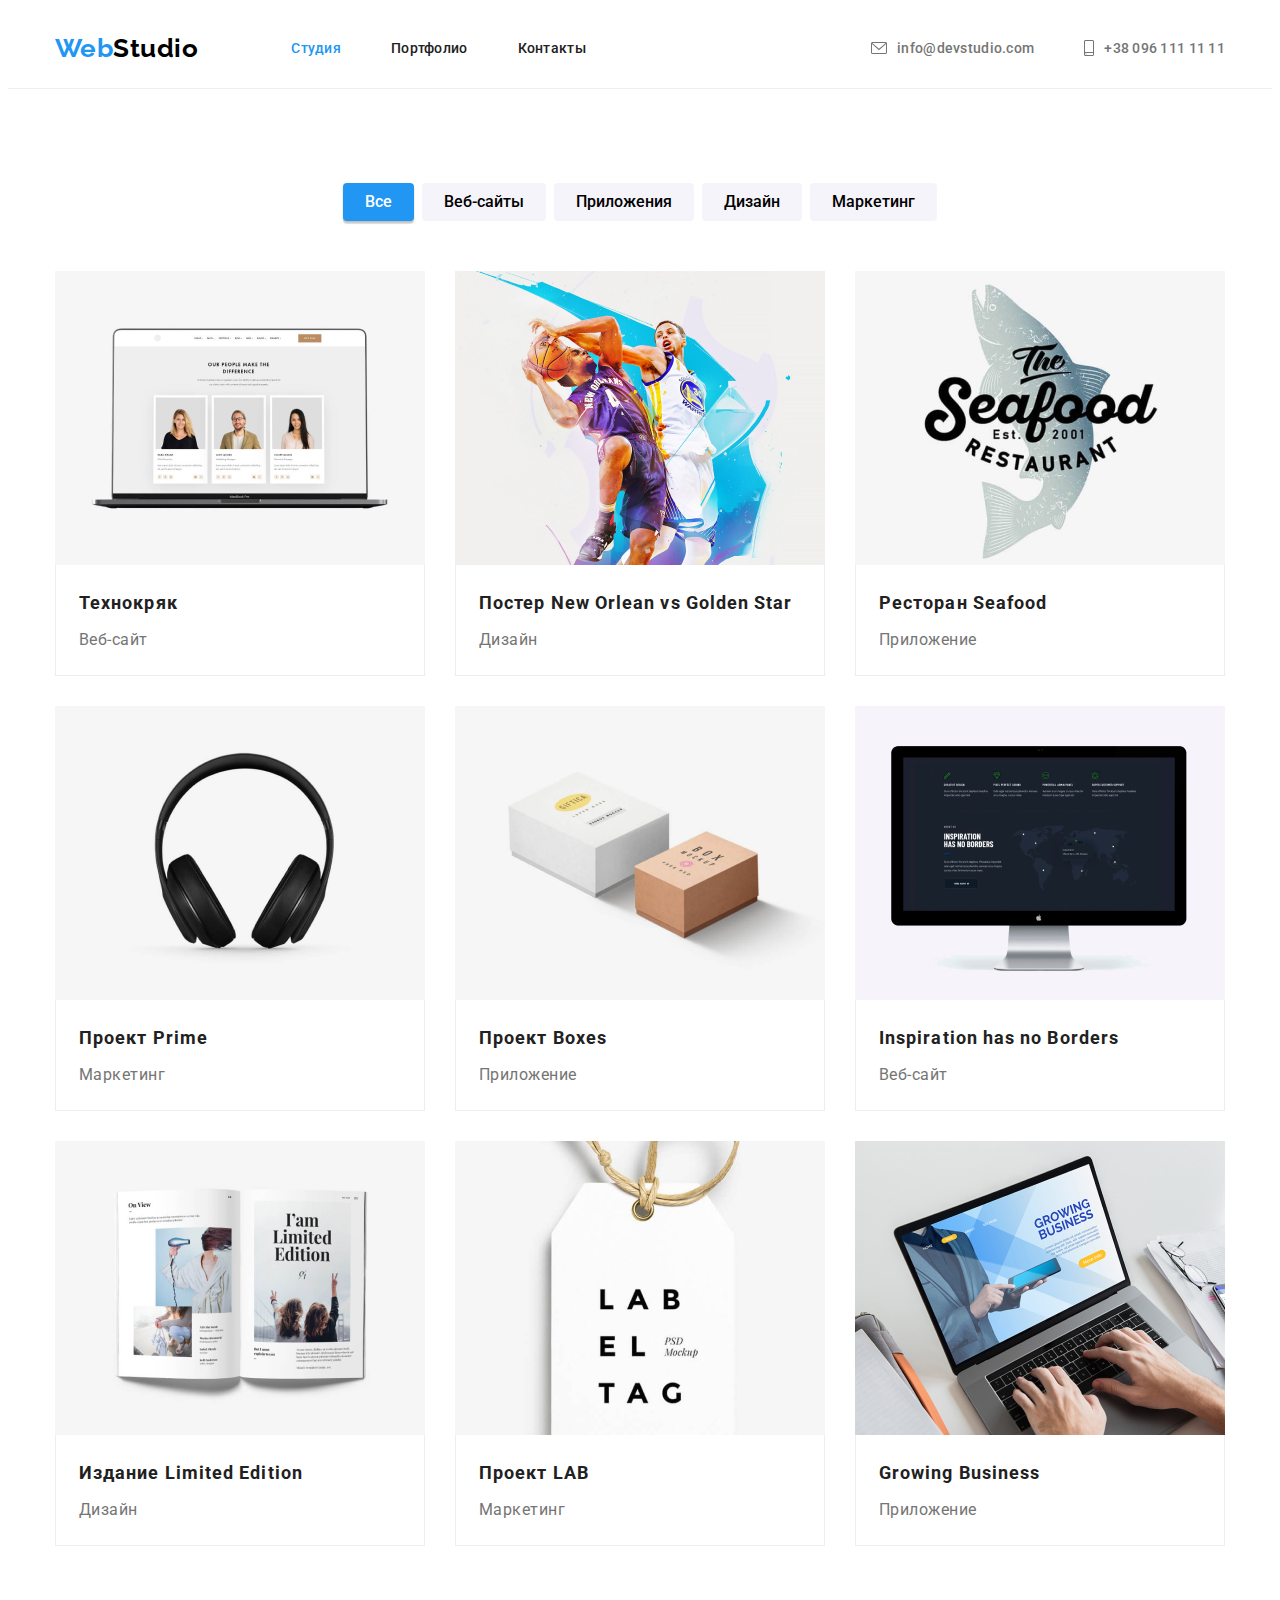
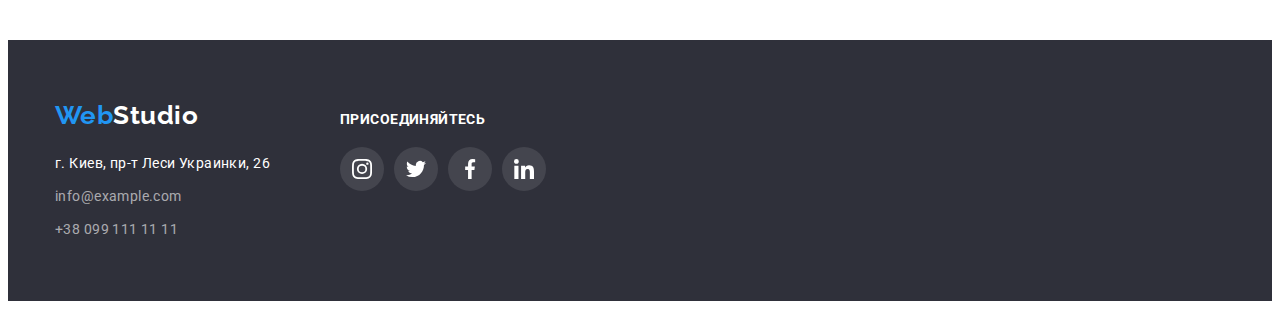
==== portfolio.html @ fc1de5ed "add icons, bgd image and shadows on the portfolio`s cards" ====
<!DOCTYPE html>
<html lang="ru">
<head>
    <meta charset="UTF-8">
    <meta http-equiv="X-UA-Compatible" content="IE=edge">
    <meta name="viewport" content="width=device-width, initial-scale=1.0">
    <link rel="stylesheet" href="https://cdnjs.cloudflare.com/ajax/libs/modern-normalize/1.1.0/modern-normalize.min.css" integrity="sha512-wpPYUAdjBVSE4KJnH1VR1HeZfpl1ub8YT/NKx4PuQ5NmX2tKuGu6U/JRp5y+Y8XG2tV+wKQpNHVUX03MfMFn9Q==" crossorigin="anonymous" referrerpolicy="no-referrer" />
    <link rel="stylesheet" href="./styles.css">
    <link href="https://fonts.googleapis.com/css2?family=Raleway:wght@700&family=Roboto:wght@400;500;700;900&display=swap" rel="stylesheet">
    <title>Портфолио</title>
</head>
<body>
    <header>
        <div class="container header-alignment">
            <a href="./index.html" lang="en" class="link logo-header"><span class="logo-part">Web</span>Studio</a>
            <nav>
            <ul class="list menu-alignment">
                <li><a href="./index.html" class="link main-menu current">Cтудия</a></li>
                <li><a href="./portfolio.html" class="link main-menu">Портфолио</a></li>
                <li><a href="" class="link main-menu">Контакты</a></li>
            </ul>
            </nav>
            <ul class="list contacts-alignment">
                <li><a class="link contacts-header" href="mailto:info@devstudio.com"> 
                    <svg class="contacts-icon" width="16" height="12">
                        <use href="./images/sprite.svg#icon-mail"></use>
                    </svg>
                    info@devstudio.com</a></li>
                <li><a class="link contacts-header" href="tel:+380961111111">
                    <svg class="contacts-icon" width="10" height="16">
                        <use href="./images/sprite.svg#icon-tel"></use>
                    </svg>+38 096 111 11 11</a></li>
            </ul>
        </div>
    </header>
    <main>
        <section class="section">
            <div class="container">
                <h1 class="visually-hidden">Projects</h1>
                <ul class="list filters">
                    <li><button type="button" class="filter current-btn">Все</button></li>
                    <li><button type="button" class="filter">Веб-сайты</button></li>
                    <li><button type="button" class="filter">Приложения</button></li>
                    <li><button type="button" class="filter">Дизайн</button></li>
                    <li><button type="button" class="filter">Маркетинг</button></li>
                </ul>        
                <ul class="list projects">
                    <li class="project">
                        <a href="#" class="link project-link">
                            <img src="./images/portfolio/img1.jpg" alt="Технокряк" width="370" height="294">
                            <div class="project-border">
                                <h2 class="project-header">Технокряк</h2>
                                <p class="project-paragraph">Веб-сайт</p>
                            </div>
                        </a>
                    </li>
                    <li class="project">
                        <a href="#" class="link project-link">
                            <img src="./images/portfolio/img2.jpg" alt="Постер New Orlean vs Golden Star" width="370" height="294">
                            <div class="project-border">
                                <h2 class="project-header">Постер <span lang="en">New Orlean vs Golden Star</span></h2>
                                <p class="project-paragraph">Дизайн</p>
                            </div>
                        </a>
                    </li>
                    <li class="project">
                        <a href="#" class="link project-link">
                            <img src="./images/portfolio/img3.jpg" alt="Ресторан Seafood" width="370" height="294">
                            <div class="project-border">
                                <h2 class="project-header">Ресторан <span lang="en">Seafood</span></h2>
                                <p class="project-paragraph">Приложение</p>
                            </div>
                        </a>
                    </li>
                    <li class="project">
                        <a href="#" class="link project-link">
                            <img src="./images/portfolio/img4.jpg" alt="Проект Prime" width="370" height="294">
                            <div class="project-border">
                                <h2 class="project-header">Проект <span lang="en">Prime</span></h2>
                                <p class="project-paragraph">Маркетинг</p>
                            </div>
                        </a>
                    </li>
                    <li class="project">
                        <a href="#" class="link project-link">
                            <img src="./images/portfolio/img5.jpg" alt="Проект Boxes" width="370" height="294">
                            <div class="project-border">
                                <h2 class="project-header">Проект <span lang="en">Boxes</span></h2>
                                <p class="project-paragraph">Приложение</p>
                            </div>
                        </a>
                    </li>
                    <li class="project">
                        <a href="#" class="link project-link">
                            <img src="./images/portfolio/img6.jpg" alt="Inspiration has no Borders" width="370" height="294">
                            <div class="project-border">
                                <h2 class="project-header" lang="en">Inspiration has no Borders</h2>
                                <p class="project-paragraph">Веб-сайт</p>
                            </div>
                        </a>
                    </li>
                    <li class="project">
                        <a href="#" class="link project-link">
                            <img src="./images/portfolio/img7.jpg" alt="Издание Limited Edition" width="370" height="294">
                            <div class="project-border">
                                <h2 class="project-header">Издание <span lang="en">Limited Edition</span></h2>
                                <p class="project-paragraph">Дизайн</p>
                            </div>
                        </a>
                    </li>
                    <li class="project">
                        <a href="#" class="link project-link">
                            <img src="./images/portfolio/img8.jpg" alt="Проект LAB" width="370" height="294">
                            <div class="project-border">
                                <h2 class="project-header">Проект <span lang="en">LAB</span></h2>
                                <p class="project-paragraph">Маркетинг</p> 
                            </div>                     
                        </a>
                    </li>
                    <li class="project">
                        <a href="#" class="link project-link">
                            <img src="./images/portfolio/img9.jpg" alt="Growing Business" width="370" height="294">
                            <div class="project-border">
                                <h2 class="project-header" lang="en">Growing Business</h2>
                                <p class="project-paragraph">Приложение</p>   
                            </div>   
                        </a>
                    </li>
                </ul>
            </div>
        </section>
    </main>
    <footer>
        <div class="container footer-alignment">
            <div class="links-footer">
                <a href="./index.html" lang="en" class="link logo-footer"><span class="logo-part">Web</span>Studio</a>
                <address>
                <ul class="list">
                    <li><a href="https://goo.gl/maps/jvZkEeuZgT2ocz416" rel="noopener nofollow noreferrer" class="link adress-footer">г. Киев, пр-т Леси Украинки, 26</a></li>
                    <li><a href="mailto:info@example.com" class="link contacts-footer">info@example.com</a></li>
                    <li><a href="tel:+380991111111" class="link contacts-footer">+38 099 111 11 11</a></li>
                </ul>
                </address> 
            </div>   
            <div class="sn-footer">
                <h3 class="header-footer">присоединяйтесь</h3>
                <ul class="list social-networks">
                    <li><a href="#" class="link sn-footer-link">
                        <svg width="20" height="20">
                        <use href="./images/sprite.svg#icon-instagram">
                    </a></li>
                    <li><a href="#" class="link sn-footer-link">
                        <svg width="20" height="20">
                        <use href="./images/sprite.svg#icon-twitter">
                    </a></use>
                    </li>
                    <li><a href="#" class="link sn-footer-link">
                        <svg width="20" height="20">
                        <use href="./images/sprite.svg#icon-facebook">
                    </a></li>
                    <li><a href="#" class="link sn-footer-link">
                        <svg width="20" height="20">
                        <use href="./images/sprite.svg#icon-linkedin">
                    </a></li>
            </ul>
            </div>  
        </div>
    </footer> 
</body>
</html>
---- styles.css ----
html {
    box-sizing: border-box;
}

*,
*::after,
*::before {
    box-sizing: inherit;
}

body {
    font-family: 'Roboto', 'Raleway', sans-serif;
    color: #212121;
    letter-spacing: 0.03em;
}

p,
h1,
h2,
h3,
h4,
h5,
h6 {
    margin: 0;
}


ul,
ol {
    margin: 0;
    padding-left: 0;
}

img {
    display: block;
    max-width: 100%;
    height: auto;
}



.container {
    width: 1200px;
    margin-left: auto;
    margin-right: auto;
    padding-left: 15px;
    padding-right: 15px;
}

:root {
    --bgd-color: #2F303A;
    --translucent-bgd-color: rgba(47, 48, 58, 0.4);
    --accent-color: #2196F3;
    --special-color: #188CE8;
    --p-color: #757575;
    --milk-color: #F5F4FA;
    --main-color: #212121;
    --clear-gray-color: rgba(255, 255, 255, 0.6);
    --light-gray-color: rgba(238, 238, 238, 1);
    --translucent-white-color: rgba(255, 255, 255, 0.1);
    --white-color: #fff;
    --black-color: #000;
    --sn-icon-color: #AFB1B8;
}

.section {
    padding-top: 94px;
    padding-bottom: 94px;
}

.no-padding {
    padding-top: 0;
}

.link {
    text-decoration: none;
}


.list {
    list-style-type: none;
}

.visually-hidden {
    position: absolute;
    width: 1px;
    height: 1px;
    margin: -1px;
    border: 0;
    padding: 0;
    white-space: nowrap;
    clip-path: inset(100%);
    clip: rect(0 0 0 0);
    overflow: hidden;
}

header {
    border-bottom: 1px solid var(--light-gray-color);
}

.logo-header {
    color: var(--black-color);
    font-family: 'Raleway';
    font-weight: 700;
    font-size: 26px;
    line-height: 31px;
    margin-right:93px;
    padding: 25px 0 24px;
}

.logo-part {
    color: var(--accent-color);
}

.header-alignment {
    display: flex;
    align-items: center;
}

.menu-alignment {
    display: flex;
    gap: 50px;
}

.main-menu {
    color: inherit;
    letter-spacing: 0.02em;
    font-weight: 500;
    font-size: 14px;
    line-height: 16px;
    display: block;
    padding: 32px 0;
}

.link:hover,
.link:focus,
.current {
    color: var(--accent-color);
}
.contacts-alignment {
    display: flex;
    margin-left: auto;
    gap: 50px;
}

.contacts-header {
    color: var(--p-color);
    font-weight: 500;
    font-size: 14px;
    line-height: 16px;
    letter-spacing: 0.02em;
    display: flex;
    justify-content: center;
    align-items: center;
    padding: 32px 0;
}

.contacts-icon {
    margin-right: 10px;
    fill: currentColor;
}

.contacts-icon:hover,
.contacts-icon:focus {
    fill: currentColor;
}

.hero {
    background-color: var(--bgd-color);
    background-image:  
        linear-gradient(
            var(--translucent-bgd-color),
            var(--translucent-bgd-color)),
        url(./images/hero.jpg);
    max-width: 1600px; 
    margin-left: auto;
    margin-right: auto;
    text-align: center;
    padding: 200px 0;
}

.header-hero {
    font-weight: 900;
    font-size: 44px;
    line-height: 60px;
    color: var(--white-color);
    text-transform: uppercase;
    letter-spacing: 0.06em;
    margin-bottom: 30px;
}

.hero .container {
    width: 696px;
}

.hero-button {
    color: var(--white-color);
    background-color: var(--accent-color);
    cursor: pointer;
    border: none;
    box-shadow: 0px 4px 4px rgba(0, 0, 0, 0.15);
    border-radius: 4px;
    padding: 10px 32px;
    font-weight: 700;
    font-size: 16px;
    line-height: 30px;
    letter-spacing: 0.06em;
    font-family: inherit;
}

.main-page-button:hover
.main-page-button:focus {
    background-color: var(--special-color);
}

.alignment {
    display: flex;
    gap: 30px;
}

.feature {
    flex-basis: calc((100% - 90px) / 4);
}

.feature-box {
    width: 100%;
    padding: 25px 0;
    background-color: var(--milk-color);
    border-radius: 4px;
    margin-bottom: 30px;
    display: flex;
    justify-content: center;
}

.feature-header {
    font-weight: 700;
    font-size: 14px;
    line-height: 16px;
    text-transform: uppercase;
    width: 270px;
    margin-bottom: 10px;
}

.feature-paragraph {
    font-weight: 400;
    font-size: 14px;
    line-height: 24px;
    color: var(--p-color);
    width: 270px;
}

.index-header {
    font-weight: 700;
    font-size: 36px;
    line-height: 42px;
    text-align: center;
    margin-bottom: 50px;
}

.team {
    background-color: var(--milk-color);
}

.team-cards {
    padding: 30px 0;
}

.team-card {
    box-shadow: 0px 1px 3px rgba(0, 0, 0, 0.12), 0px 1px 1px rgba(0, 0, 0, 0.14), 0px 2px 1px rgba(0, 0, 0, 0.2);
    border-radius: 0px 0px 4px 4px;
    background-color: var(--white-color);
    text-align: center;
}

.team-name {
    font-weight: 500;
    font-size: 16px;
    line-height: 19px;
    margin-bottom: 10px;
}

.team-post {
    font-weight: 400;
    font-size: 16px;
    line-height: 19px;
    color: var(--p-color);
    margin-bottom: 16px;
}

.social-networks {
    display: flex;
    justify-content: center;
    gap: 10px;
}

.social-network {
    display: flex;
    justify-content: center;
    align-items: center;
    background-color: inherit;
    width: 44px;
    height: 44px;
    border-radius: 50%;
}

.social-network:hover,
.social-network:focus {
    background-color: var(--accent-color);
}

.sn-icon {
    fill: var(--sn-icon-color);
}

.social-network:hover .sn-icon,
.social-network:focus .sn-icon{
    fill: var(--white-color);
}

.clients {
    display: flex;
    justify-content: center;
    gap: 30px;
}

.client {
    flex-basis: calc((100% - 150px) / 6)
}

.client-link {
    border: 1px solid var(--sn-icon-color);
    border-radius: 4px;
    padding: 16px 32px;
    display: flex;
    justify-content: center;
    align-items: center;
}

.client-link:hover,
.client-link:focus {
    border: 1px solid var(--accent-color);
}

.client-icon {
    fill: var(--sn-icon-color);
}

.client-link:hover .client-icon,
.client-link:focus .client-icon {
    fill: currentColor;
}

footer {
    background-color: var(--bgd-color);
    padding: 60px 0;
}

.footer-alignment {
    display: flex;
    align-items: baseline;
    gap: 70px;
}

.logo-footer {
    color: var(--white-color);
    font-family: 'Raleway';
    font-weight: 700;
    font-size: 26px;
    line-height: 31px;
    display: block;
    margin-bottom: 20px;
}

.contacts-footer {
    font-family: inherit;
    font-style: normal;
    margin-top: 20px;
    font-weight: 400;
    font-size: 14px;
    line-height: 24px;
    letter-spacing: 0.03em;
    color: var(--clear-gray-color);
    display: block;
    margin-top: 9px;

}

.adress-footer {
    color: var(--white-color);
    display: flex;
    font-family: inherit;
    font-style: normal;
    margin-top: 20px;
    font-weight: 400;
    font-size: 14px;
    line-height: 24px;
    letter-spacing: 0.03em;
    color: var(--white-color);
}

.sn-footer {
    display: flex;
    flex-direction: column;
}

.header-footer {
    font-weight: 700;
    font-size: 14px;
    line-height: 16px;
    letter-spacing: 0.03em;
    text-transform: uppercase;
    color: var(--white-color);
    margin-bottom: 20px;
}

.sn-footer-link {
    display: flex;
    justify-content: center;
    align-items: center;
    background-color: var(--translucent-white-color);
    fill: var(--white-color);
    width: 44px;
    height: 44px;
    border-radius: 50%;
}

.sn-footer-link:hover,
.sn-footer-link:focus {
    background-color: var(--accent-color);
}

.filters {
    display: flex;
    justify-content: center;
    margin-bottom: 50px;
    gap: 8px;
}

.filter {
    cursor: pointer;
    background-color: var(--milk-color);
    border-radius: 4px;
    border: none;
    padding: 6px 22px;
    font-weight: 500;
    font-size: 16px;
    line-height: 26px;
    text-align: center;
    font-family: inherit;
}

.filter:focus,
.filter:hover,
.current-btn {
    color: var(--white-color);
    background-color: var(--accent-color);
    box-shadow: 0px 3px 1px rgba(0, 0, 0, 0.1), 0px 1px 2px rgba(0, 0, 0, 0.08), 0px 2px 2px rgba(0, 0, 0, 0.12);
}

.projects {
    display: flex;
    flex-wrap: wrap;
    gap: 30px;
}

.project {
    flex-basis: calc((100% - 60px) / 3);
}

.project-border {
    border: 1px solid var(--light-gray-color);
    background-color: var(--white-color);
    border-top: none;
    padding: 20px 23px;
}

.project-link {
    display: block;
}

.project-link:hover,
.project-link:focus {
    box-shadow: 0px 1px 1px rgba(0, 0, 0, 0.12), 0px 4px 4px rgba(0, 0, 0, 0.06), 1px 4px 6px rgba(0, 0, 0, 0.16);
}

.project-header {
    font-weight: 700;
    font-size: 18px;
    line-height: 36px;
    letter-spacing: 0.06em;
    color: var(--main-color);
    text-align: left;
    margin-bottom: 4px;
}

.project-paragraph {
    font-weight: 400;
    font-size: 16px;
    line-height: 30px;
    color: var(--p-color);
}
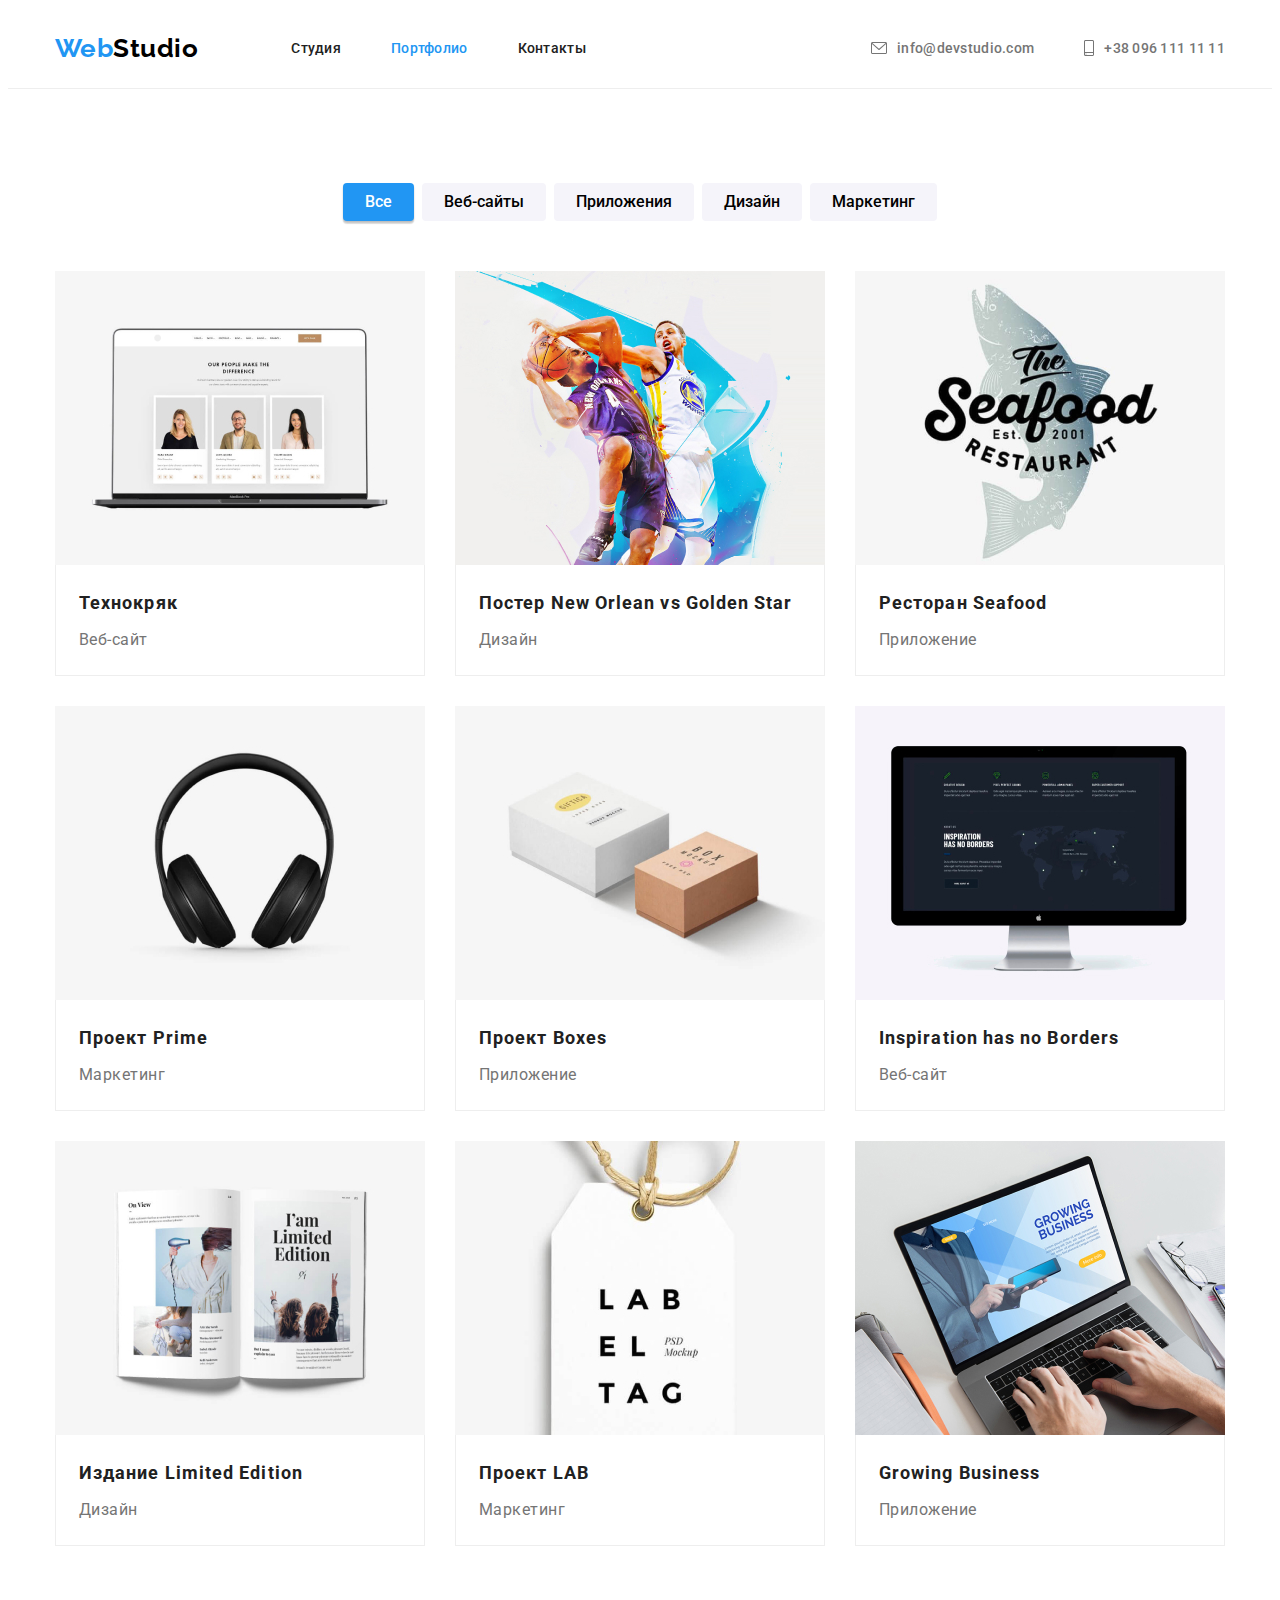
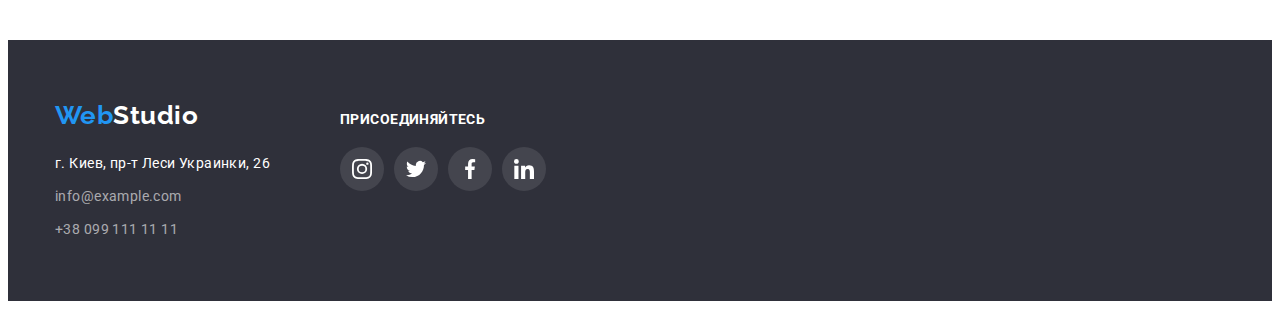
==== commit 8c5ffb16: "error correction" ====
--- a/portfolio.html
+++ b/portfolio.html
@@ -15,8 +15,8 @@
             <a href="./index.html" lang="en" class="link logo-header"><span class="logo-part">Web</span>Studio</a>
             <nav>
             <ul class="list menu-alignment">
-                <li><a href="./index.html" class="link main-menu current">Cтудия</a></li>
-                <li><a href="./portfolio.html" class="link main-menu">Портфолио</a></li>
+                <li><a href="./index.html" class="link main-menu">Cтудия</a></li>
+                <li><a href="./portfolio.html" class="link main-menu current">Портфолио</a></li>
                 <li><a href="" class="link main-menu">Контакты</a></li>
             </ul>
             </nav>
@@ -146,23 +146,26 @@
                 <h3 class="header-footer">присоединяйтесь</h3>
                 <ul class="list social-networks">
                     <li><a href="#" class="link sn-footer-link">
-                        <svg width="20" height="20">
-                        <use href="./images/sprite.svg#icon-instagram">
-                    </a></li>
-                    <li><a href="#" class="link sn-footer-link">
-                        <svg width="20" height="20">
-                        <use href="./images/sprite.svg#icon-twitter">
-                    </a></use>
+                            <svg width="20" height="20">
+                            <use href="./images/sprite.svg#icon-instagram"/></svg>
+                        </a>
                     </li>
                     <li><a href="#" class="link sn-footer-link">
-                        <svg width="20" height="20">
-                        <use href="./images/sprite.svg#icon-facebook">
-                    </a></li>
+                            <svg width="20" height="20">
+                            <use href="./images/sprite.svg#icon-twitter"/></svg>
+                        </a>
+                    </li>
                     <li><a href="#" class="link sn-footer-link">
-                        <svg width="20" height="20">
-                        <use href="./images/sprite.svg#icon-linkedin">
-                    </a></li>
-            </ul>
+                            <svg width="20" height="20">
+                            <use href="./images/sprite.svg#icon-facebook"/></svg>
+                        </a>
+                    </li>
+                    <li><a href="#" class="link sn-footer-link">
+                            <svg width="20" height="20">
+                            <use href="./images/sprite.svg#icon-linkedin"/></svg>
+                        </a>
+                    </li>
+                </ul>
             </div>  
         </div>
     </footer> 
